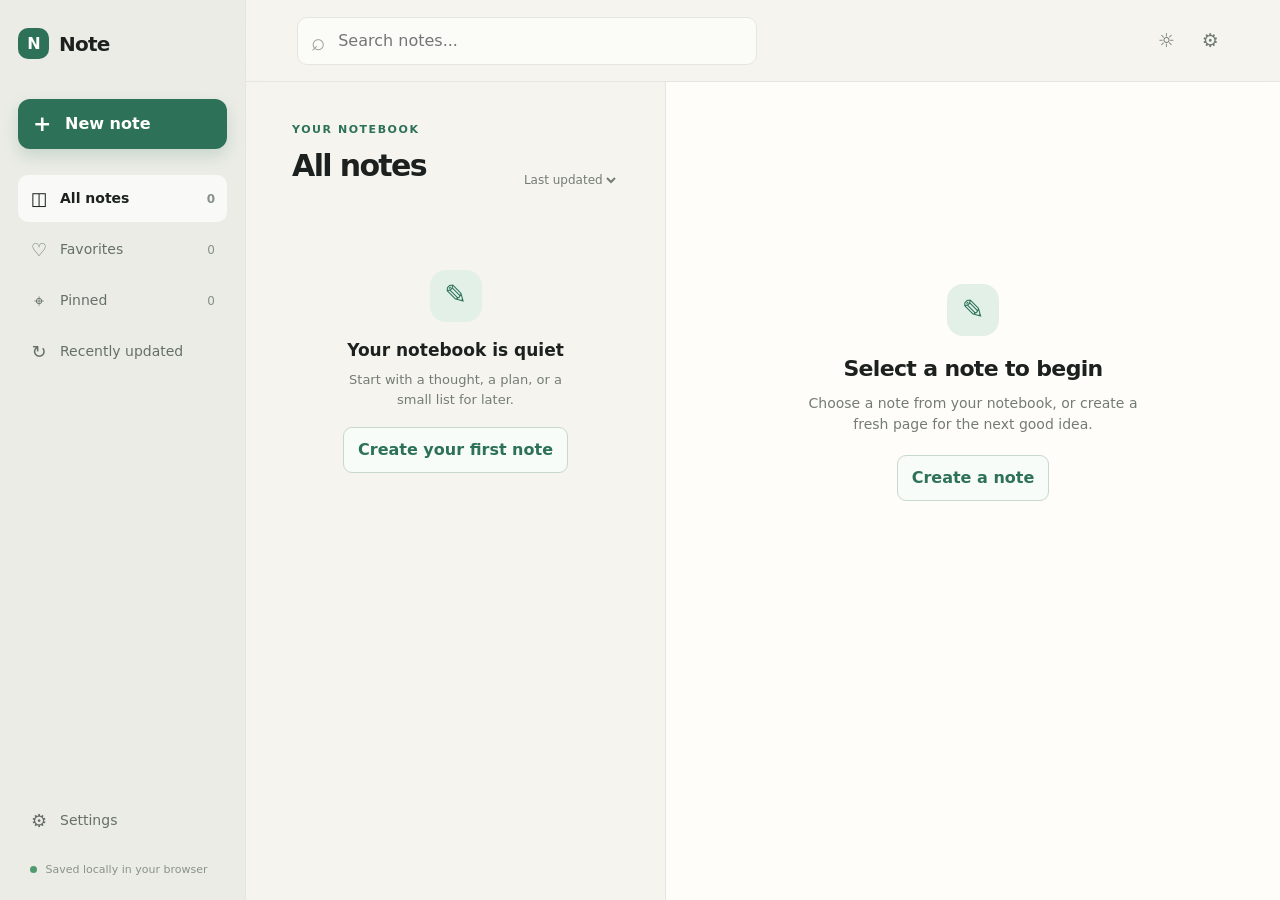
==== index.html @ 0ef38176 "updated" ====
<!doctype html>
<html lang="en" dir="ltr">
<head>
  <meta charset="UTF-8" />
  <meta name="viewport" content="width=device-width, initial-scale=1, viewport-fit=cover" />
  <meta name="theme-color" content="#f5f4ef" />
  <meta name="description" content="Note is a calm, local-first notebook for ideas, lists, and checklists." />
  <meta name="apple-mobile-web-app-capable" content="yes" />
  <meta name="apple-mobile-web-app-status-bar-style" content="default" />
  <meta name="apple-mobile-web-app-title" content="Note" />
  <link rel="manifest" href="manifest.json" />
  <link rel="icon" href="icons/icon.svg" type="image/svg+xml" />
  <link rel="stylesheet" href="style.css" />
  <title>Note</title>
</head>
<body>
  <div class="app-shell">
    <aside class="sidebar" aria-label="Note navigation">
      <div class="brand"><span class="brand-mark">N</span><span>Note</span></div>
      <button class="new-note-button" id="newNoteButton"><span class="plus">+</span> New note</button>
      <nav class="nav-list" id="filterNav">
        <button class="nav-item active" data-filter="all"><span class="nav-icon">◫</span> All notes <span class="count" id="allCount">0</span></button>
        <button class="nav-item" data-filter="favorites"><span class="nav-icon">♡</span> Favorites <span class="count" id="favoriteCount">0</span></button>
        <button class="nav-item" data-filter="pinned"><span class="nav-icon">⌖</span> Pinned <span class="count" id="pinnedCount">0</span></button>
        <button class="nav-item" data-filter="recent"><span class="nav-icon">↻</span> Recently updated</button>
      </nav>
      <div class="sidebar-bottom">
        <button class="nav-item" id="settingsButton"><span class="nav-icon">⚙</span> Settings</button>
        <div class="storage-note"><span class="status-dot"></span> Saved locally in your browser</div>
      </div>
    </aside>

    <main class="main-content">
      <header class="topbar">
        <div class="mobile-brand"><span class="brand-mark">N</span><span>Note</span></div>
        <div class="search-wrap"><span class="search-icon">⌕</span><input id="searchInput" type="search" placeholder="Search notes..." aria-label="Search notes" /></div>
        <div class="top-actions"><button class="icon-button" id="themeButton" aria-label="Toggle theme" title="Toggle theme">☼</button><button class="icon-button settings-top" id="settingsTopButton" aria-label="Open settings">⚙</button></div>
      </header>

      <section class="workspace">
        <div class="list-panel">
          <div class="list-heading"><div><p class="eyebrow" id="listEyebrow">Your notebook</p><h1 id="listTitle">All notes</h1></div><select id="sortSelect" aria-label="Sort notes"><option value="updated">Last updated</option><option value="created">Date created</option><option value="alpha">Alphabetical</option></select></div>
          <div id="notesList" class="notes-list"></div>
        </div>
        <section class="editor-panel" id="editorPanel" aria-label="Note editor">
          <div id="emptyEditor" class="editor-empty"><div class="empty-icon">✎</div><h2>Select a note to begin</h2><p>Choose a note from your notebook, or create a fresh page for the next good idea.</p><button class="secondary-button" id="emptyNewButton">Create a note</button></div>
          <form id="noteForm" class="note-editor hidden">
            <div class="editor-toolbar"><button type="button" class="back-button" id="backButton">← <span>All notes</span></button><div class="editor-actions"><button type="button" class="toolbar-button" id="pinButton" aria-label="Pin note">⌖</button><button type="button" class="toolbar-button" id="favoriteButton" aria-label="Favorite note">♡</button><button type="button" class="toolbar-button" id="copyButton" aria-label="Copy note">⧉</button><button type="button" class="toolbar-button danger" id="deleteButton" aria-label="Delete note">⌫</button></div></div>
            <input class="title-input" id="titleInput" placeholder="Untitled note" autocomplete="off" />
            <div class="editor-meta"><span id="typeLabel">Note</span><span>·</span><span id="dateLabel">Not saved yet</span><span class="save-status" id="saveStatus">Saved locally</span></div>
            <div class="editor-options"><div class="type-toggle"><button type="button" class="type-button active" data-type="note">Note</button><button type="button" class="type-button" data-type="checklist">Checklist</button></div><div class="color-picker" id="colorPicker" aria-label="Note color"><button type="button" data-color="paper" class="color-dot selected"></button><button type="button" data-color="mint" class="color-dot"></button><button type="button" data-color="peach" class="color-dot"></button><button type="button" data-color="lavender" class="color-dot"></button><button type="button" data-color="sky" class="color-dot"></button></div></div>
            <textarea id="contentInput" placeholder="Start writing..."></textarea>
            <div id="checklistEditor" class="checklist-editor hidden"><div class="checklist-add"><input id="taskInput" placeholder="Add a task and press Enter" /><button type="button" id="addTaskButton">Add</button></div><div id="tasksList"></div></div>
            <div class="tag-area"><div id="tagList" class="tag-list"></div><input id="tagInput" placeholder="Add a tag..." /></div>
            <div class="editor-footer"><span id="wordCount">0 words</span><button type="button" class="share-button" id="shareButton">Share note</button></div>
          </form>
        </section>
      </section>
    </main>
  </div>

  <div class="modal-backdrop hidden" id="settingsModal"><section class="modal" role="dialog" aria-modal="true" aria-labelledby="settingsTitle"><div class="modal-header"><h2 id="settingsTitle">Settings</h2><button class="icon-button" id="closeSettings" aria-label="Close settings">×</button></div><div class="settings-group"><h3>Appearance</h3><div class="theme-options"><button data-theme="light">Light</button><button data-theme="dark">Dark</button><button data-theme="system">System</button></div></div><div class="settings-group"><h3>Note layout</h3><div class="theme-options"><button data-view="list">List view</button><button data-view="grid">Grid view</button></div></div><div class="settings-group"><h3>Your data</h3><button class="setting-action" id="exportButton">Export all notes <span>→</span></button><button class="setting-action" id="importButton">Import notes <span>→</span></button><input id="importInput" type="file" accept="application/json" hidden /><button class="setting-action destructive" id="deleteAllButton">Delete all notes <span>→</span></button></div><p class="modal-footnote">Your notes never leave this device unless you choose to share or export them.</p></section></div>
  <div class="toast" id="toast" role="status"></div>
  <button class="fab" id="fab" aria-label="Create new note">+</button>
  <script src="app.js"></script>
</body>
</html>
---- style.css ----
:root{--bg:#f5f4ef;--panel:#fffdfa;--text:#1c211f;--muted:#747b75;--line:#e4e6df;--accent:#2d7258;--accent-soft:#e2f0e7;--shadow:0 14px 38px rgba(27,40,32,.08);--radius:14px}*{box-sizing:border-box}body{margin:0;background:var(--bg);color:var(--text);font-family:ui-sans-serif,system-ui,-apple-system,BlinkMacSystemFont,"Segoe UI",sans-serif;line-height:1.5}button,input,textarea,select{font:inherit}button{cursor:pointer;border:0;color:inherit;background:none}button:focus-visible,input:focus-visible,textarea:focus-visible,select:focus-visible{outline:3px solid rgba(45,114,88,.28);outline-offset:2px}.app-shell{display:flex;min-height:100dvh}.sidebar{width:246px;padding:28px 18px 22px;background:#ebece6;border-right:1px solid var(--line);display:flex;flex-direction:column}.brand,.mobile-brand{display:flex;align-items:center;gap:10px;font-size:20px;font-weight:700;letter-spacing:-.04em}.brand-mark{width:31px;height:31px;border-radius:10px;background:var(--accent);color:#fff;display:grid;place-items:center;font-weight:800;font-size:16px}.new-note-button{margin:40px 0 26px;width:100%;padding:13px 15px;text-align:left;background:var(--accent);color:white;border-radius:12px;font-weight:700;box-shadow:0 7px 16px rgba(45,114,88,.18);transition:transform .2s,background .2s}.new-note-button:hover{background:#245f49;transform:translateY(-1px)}.plus{font-size:22px;line-height:0;vertical-align:-2px;margin-right:8px}.nav-list{display:grid;gap:4px}.nav-item{display:flex;gap:12px;align-items:center;padding:10px 12px;border-radius:10px;color:#657068;text-align:left;font-size:14px}.nav-item:hover,.nav-item.active{background:rgba(255,255,255,.7);color:var(--text)}.nav-item.active{font-weight:700}.nav-icon{font-size:18px;width:18px;text-align:center}.count{margin-left:auto;font-size:12px;color:#89918b}.sidebar-bottom{margin-top:auto}.storage-note{font-size:11px;color:#8a918b;padding:18px 12px 0}.status-dot{display:inline-block;width:7px;height:7px;border-radius:50%;background:#4f9b6f;margin-right:5px}.main-content{flex:1;min-width:0}.topbar{height:82px;display:flex;align-items:center;gap:24px;padding:0 clamp(22px,4vw,58px);border-bottom:1px solid var(--line);background:rgba(245,244,239,.84);backdrop-filter:blur(12px);position:sticky;top:0;z-index:3}.mobile-brand{display:none}.search-wrap{max-width:460px;flex:1;position:relative}.search-wrap input{width:100%;border:1px solid var(--line);background:#fbfbf8;border-radius:10px;padding:11px 16px 11px 40px;color:var(--text)}.search-icon{position:absolute;left:14px;top:7px;font-size:24px;color:#9aa19a}.top-actions{margin-left:auto;display:flex;gap:7px}.icon-button,.toolbar-button{width:37px;height:37px;border-radius:9px;display:grid;place-items:center;color:#707a73;font-size:19px}.icon-button:hover,.toolbar-button:hover{background:#e8ebe4;color:var(--text)}.workspace{display:grid;grid-template-columns:minmax(300px,420px) minmax(0,1fr);max-width:1440px;margin:auto;min-height:calc(100dvh - 82px)}.list-panel{padding:40px clamp(22px,3.6vw,56px);border-right:1px solid var(--line)}.list-heading{display:flex;align-items:flex-end;justify-content:space-between;margin-bottom:22px}.eyebrow{margin:0 0 4px;color:var(--accent);font-size:11px;text-transform:uppercase;letter-spacing:.14em;font-weight:800}.list-heading h1{margin:0;font-size:30px;letter-spacing:-.055em}.list-heading select{border:0;background:transparent;color:var(--muted);font-size:12px}.notes-list{display:grid;gap:11px}.note-card{padding:17px 17px 15px;border:1px solid var(--line);border-left:4px solid #d6d8d1;border-radius:var(--radius);background:var(--panel);transition:transform .2s,box-shadow .2s,border-color .2s;position:relative}.note-card:hover{transform:translateY(-2px);box-shadow:var(--shadow)}.note-card.selected{border-color:#a4c8b0;box-shadow:0 0 0 2px rgba(45,114,88,.1)}.note-card.color-mint{border-left-color:#8bc5a1;background:#f8fcf8}.note-card.color-peach{border-left-color:#eab295;background:#fff9f3}.note-card.color-lavender{border-left-color:#b8a6d8;background:#fbf9ff}.note-card.color-sky{border-left-color:#91bed2;background:#f5fbfd}.note-card h3{font-size:15px;margin:0 28px 5px;white-space:nowrap;overflow:hidden;text-overflow:ellipsis}.note-card p{font-size:13px;color:var(--muted);margin:0 0 11px;display:-webkit-box;-webkit-line-clamp:2;-webkit-box-orient:vertical;overflow:hidden}.card-icon{position:absolute;top:16px;color:var(--accent);font-size:16px}.card-icon.pin{left:15px}.card-icon.fav{right:15px}.card-meta{display:flex;align-items:center;gap:8px;color:#9a9f99;font-size:11px}.tag{padding:3px 7px;border-radius:5px;background:#e8eee8;color:#4f6858;font-size:11px}.empty-list{text-align:center;padding:60px 14px;color:var(--muted)}.empty-list .empty-icon,.empty-icon{width:52px;height:52px;background:var(--accent-soft);color:var(--accent);border-radius:16px;display:grid;place-items:center;margin:0 auto 16px;font-size:27px}.empty-list h2{font-size:17px;color:var(--text);margin:0 0 7px}.empty-list p{font-size:13px;margin:0 auto 18px;max-width:240px}.secondary-button{padding:10px 14px;border:1px solid #c8d8cb;border-radius:9px;color:var(--accent);font-weight:700;background:#f8fcf8}.editor-panel{background:var(--panel);padding:40px clamp(25px,5vw,86px)}.editor-empty{text-align:center;max-width:350px;margin:18vh auto 0;color:var(--muted)}.editor-empty h2{color:var(--text);font-size:22px;letter-spacing:-.03em;margin:0 0 8px}.editor-empty p{font-size:14px;margin:0 0 20px}.note-editor{max-width:760px;margin:auto}.hidden{display:none!important}.editor-toolbar{display:flex;justify-content:space-between;margin-bottom:38px}.back-button{color:var(--muted);font-size:13px}.editor-actions{display:flex;gap:3px}.toolbar-button.danger:hover{color:#ae554b;background:#faecea}.title-input{width:100%;border:0;background:transparent;font-size:42px;letter-spacing:-.06em;font-weight:750;padding:0;color:var(--text)}.title-input::placeholder{color:#bcc1ba}.editor-meta{display:flex;align-items:center;gap:8px;color:#919890;font-size:12px;margin:8px 0 25px}.save-status{margin-left:auto;color:var(--accent)}.editor-options{display:flex;justify-content:space-between;align-items:center;border-bottom:1px solid var(--line);padding-bottom:15px;margin-bottom:20px}.type-toggle{background:#f0f1ec;padding:3px;border-radius:8px}.type-button{padding:6px 11px;border-radius:6px;font-size:12px;color:var(--muted)}.type-button.active{background:var(--panel);box-shadow:0 1px 4px rgba(0,0,0,.08);color:var(--text);font-weight:700}.color-picker{display:flex;gap:8px}.color-dot{width:18px;height:18px;border-radius:50%;border:2px solid transparent}.color-dot.selected{outline:2px solid var(--text);outline-offset:2px}.color-dot[data-color=paper]{background:#dadcd3}.color-dot[data-color=mint]{background:#86c69e}.color-dot[data-color=peach]{background:#e9ad8b}.color-dot[data-color=lavender]{background:#b6a5d7}.color-dot[data-color=sky]{background:#90bdd0}textarea{width:100%;min-height:300px;border:0;resize:vertical;background:transparent;color:var(--text);font-size:16px;line-height:1.8;padding:0}.tag-area{display:flex;gap:8px;align-items:center;flex-wrap:wrap;border-top:1px solid var(--line);padding-top:15px}.tag-area input{border:0;outline:0;background:transparent;width:110px;color:var(--text);font-size:12px}.editor-footer{display:flex;align-items:center;justify-content:space-between;color:#9aa099;font-size:12px;margin-top:20px}.share-button{border:1px solid var(--line);padding:8px 12px;border-radius:8px;font-size:12px;color:var(--accent);font-weight:700}.checklist-add{display:flex;gap:8px;margin-bottom:12px}.checklist-add input{flex:1;border:1px solid var(--line);border-radius:8px;padding:9px;background:transparent}.checklist-add button{background:var(--accent);color:#fff;border-radius:8px;padding:0 13px}.task-row{display:flex;align-items:center;gap:10px;padding:9px 0;border-bottom:1px solid var(--line);font-size:14px}.task-row input{accent-color:var(--accent)}.task-row.done span{text-decoration:line-through;color:#9aa099}.task-delete{margin-left:auto;color:#a9aea9}.modal-backdrop{position:fixed;inset:0;background:rgba(21,29,24,.25);z-index:10;display:grid;place-items:center;padding:20px}.modal{width:min(440px,100%);background:var(--panel);border-radius:18px;padding:25px;box-shadow:0 24px 80px rgba(0,0,0,.18)}.modal-header{display:flex;justify-content:space-between;align-items:center}.modal h2{margin:0;font-size:24px;letter-spacing:-.04em}.settings-group{padding:20px 0;border-bottom:1px solid var(--line)}.settings-group h3{font-size:12px;color:var(--muted);margin:0 0 10px;text-transform:uppercase;letter-spacing:.1em}.theme-options{display:flex;gap:8px}.theme-options button,.setting-action{border:1px solid var(--line);border-radius:8px;padding:9px 12px;font-size:13px;background:transparent}.theme-options button:hover,.theme-options button.active{border-color:#a4c8b0;background:var(--accent-soft);color:var(--accent)}.setting-action{display:flex;justify-content:space-between;width:100%;border-width:0 0 1px;border-radius:0;text-align:left;padding:12px 0}.setting-action.destructive{color:#ad5e57}.modal-footnote{font-size:12px;color:var(--muted);margin:20px 0 0}.toast{position:fixed;left:50%;bottom:25px;transform:translate(-50%,20px);opacity:0;background:#243229;color:#fff;padding:11px 16px;border-radius:9px;font-size:13px;z-index:20;transition:opacity .2s,transform .2s;pointer-events:none}.toast.show{opacity:1;transform:translate(-50%,0)}.fab{display:none}
 .notes-list.grid-view{grid-template-columns:repeat(2,minmax(0,1fr))}.notes-list.grid-view .note-card p{-webkit-line-clamp:4}
@media(max-width:850px){.sidebar{width:205px}.workspace{grid-template-columns:minmax(280px,38%) minmax(0,1fr)}.title-input{font-size:34px}.editor-panel{padding-left:28px;padding-right:28px}}
@media(max-width:680px){.app-shell{display:block}.sidebar{display:none}.topbar{height:68px;padding:0 16px;gap:12px}.mobile-brand{display:flex;font-size:18px}.mobile-brand .brand-mark{width:28px;height:28px}.search-wrap{order:3;max-width:none}.top-actions{margin-left:0}.settings-top{display:none}.workspace{display:block;min-height:calc(100dvh - 68px)}.list-panel{padding:25px 16px 100px;border:0}.editor-panel{position:fixed;inset:68px 0 0;z-index:4;overflow:auto;padding:24px 20px 50px;display:none}.editor-panel.open{display:block}.editor-empty{margin:15vh auto 0}.editor-toolbar{margin-bottom:28px}.title-input{font-size:32px}.list-heading h1{font-size:26px}.fab{display:grid;place-items:center;position:fixed;right:20px;bottom:22px;width:54px;height:54px;border-radius:17px;background:var(--accent);color:#fff;font-size:28px;z-index:5;box-shadow:0 8px 20px rgba(45,114,88,.3)}.editor-footer{padding-bottom:25px}}
@media(prefers-color-scheme:dark){body.system-dark{--bg:#141815;--panel:#1b211d;--text:#ecf2ec;--muted:#9aa69e;--line:#303b33;--accent:#79c79a;--accent-soft:#20392a}.system-dark .topbar{background:rgba(20,24,21,.85)}.system-dark .sidebar{background:#19201b}.system-dark .search-wrap input,.system-dark .type-toggle{background:#222a24}.system-dark .nav-item:hover,.system-dark .nav-item.active{background:#263128}.system-dark .note-card{background:#1b211d}.system-dark .note-card.color-mint{background:#1d2a21}.system-dark .note-card.color-peach{background:#2c2520}.system-dark .note-card.color-lavender{background:#25222d}.system-dark .note-card.color-sky{background:#202b2e}}
@media(prefers-reduced-motion:reduce){*{scroll-behavior:auto!important;transition:none!important}}
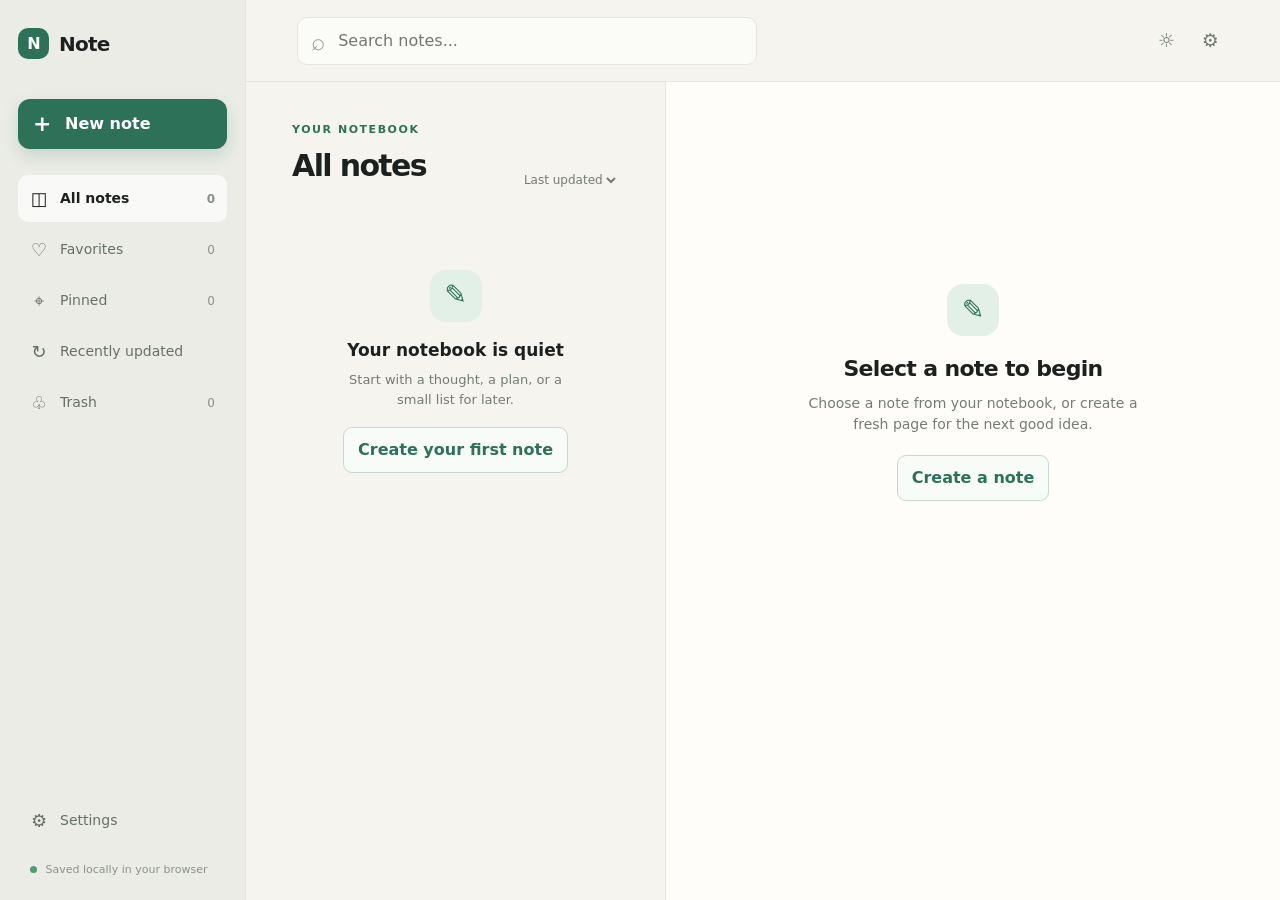
==== commit c8e595c7: "add trash and restore for notes" ====
--- a/index.html
+++ b/index.html
@@ -23,6 +23,7 @@
         <button class="nav-item" data-filter="favorites"><span class="nav-icon">♡</span> Favorites <span class="count" id="favoriteCount">0</span></button>
         <button class="nav-item" data-filter="pinned"><span class="nav-icon">⌖</span> Pinned <span class="count" id="pinnedCount">0</span></button>
         <button class="nav-item" data-filter="recent"><span class="nav-icon">↻</span> Recently updated</button>
+        <button class="nav-item" data-filter="trash"><span class="nav-icon">♧</span> Trash <span class="count" id="trashCount">0</span></button>
       </nav>
       <div class="sidebar-bottom">
         <button class="nav-item" id="settingsButton"><span class="nav-icon">⚙</span> Settings</button>
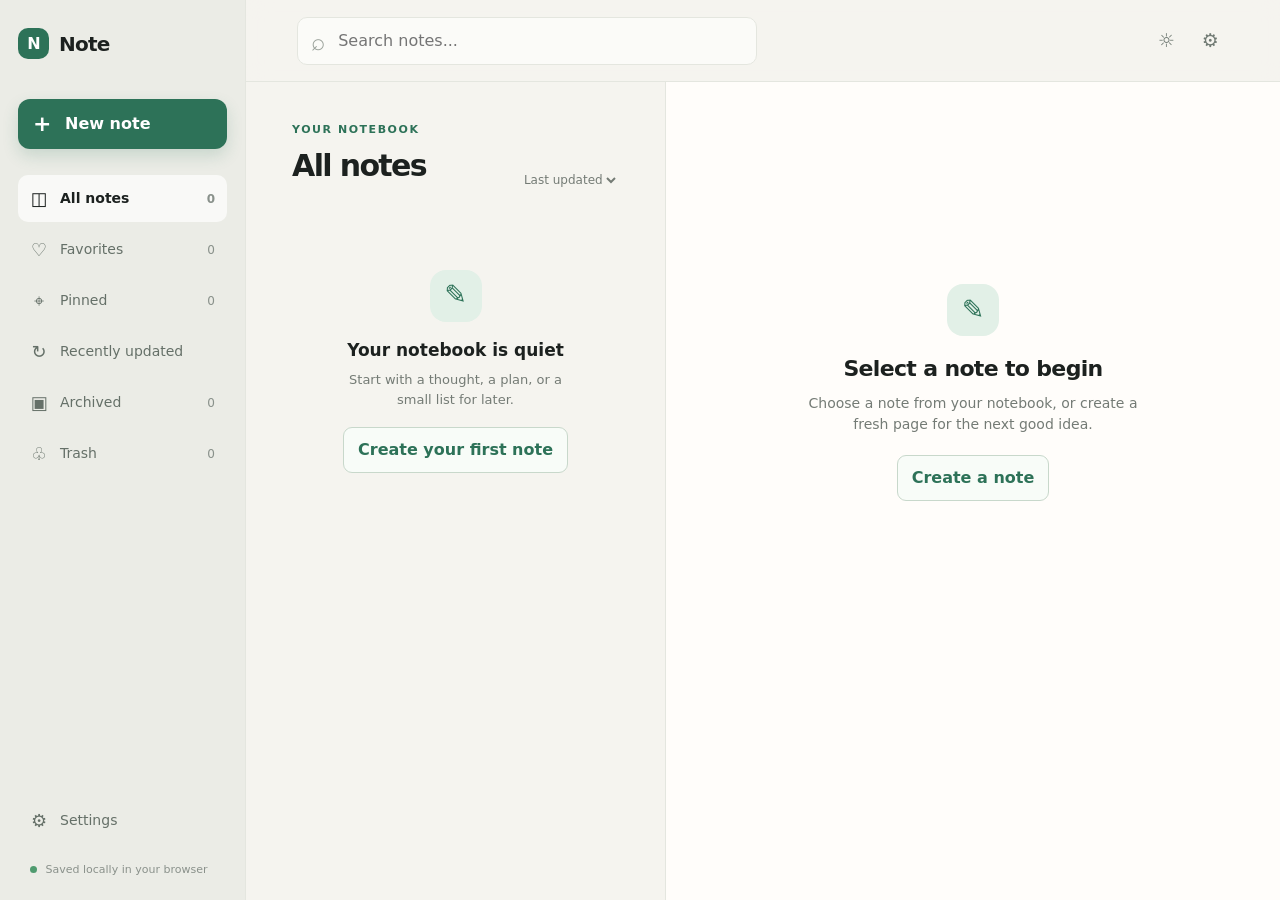
==== commit 77a36c2e: "add archive for notes" ====
--- a/index.html
+++ b/index.html
@@ -23,6 +23,7 @@
         <button class="nav-item" data-filter="favorites"><span class="nav-icon">♡</span> Favorites <span class="count" id="favoriteCount">0</span></button>
         <button class="nav-item" data-filter="pinned"><span class="nav-icon">⌖</span> Pinned <span class="count" id="pinnedCount">0</span></button>
         <button class="nav-item" data-filter="recent"><span class="nav-icon">↻</span> Recently updated</button>
+        <button class="nav-item" data-filter="archived"><span class="nav-icon">▣</span> Archived <span class="count" id="archivedCount">0</span></button>
         <button class="nav-item" data-filter="trash"><span class="nav-icon">♧</span> Trash <span class="count" id="trashCount">0</span></button>
       </nav>
       <div class="sidebar-bottom">
